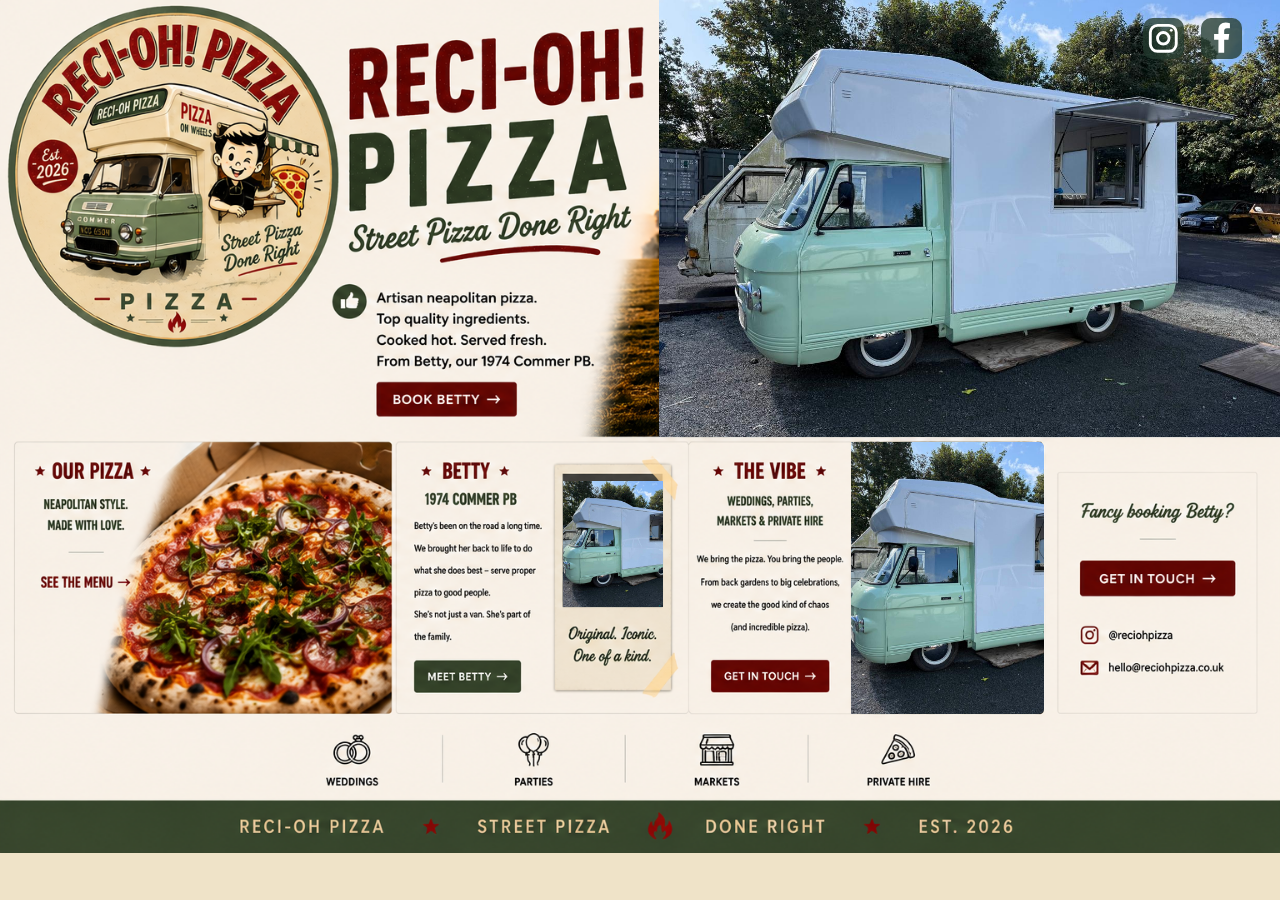
==== index.html @ 0ed638cc "Replace homepage placeholder van photos with real Betty photograph" ====
<!DOCTYPE html>
<html lang="en">
<head>
<meta charset="UTF-8">
<meta name="viewport" content="width=device-width, initial-scale=1.0">
<title>Reci-Oh Pizza</title>
<meta name="description" content="Reci-Oh Pizza - artisan Neapolitan pizza from Betty, our 1974 Commer PB van. Available for weddings, parties, markets and private hire.">

<style>
*{margin:0;padding:0;box-sizing:border-box}
body{background:#efe3c8;overflow-x:hidden}
.page{position:relative;width:100%;max-width:1920px;margin:0 auto}
.page img{width:100%;height:auto;display:block}
.hotspot{position:absolute;display:block;z-index:20}

/* Main Book Betty button */
.book-main{left:29.4%;top:44.7%;width:11.2%;height:4.4%}

/* See The Menu */
.menu-link{left:3%;top:68.2%;width:10.8%;height:4.2%}

/* Meet Betty */
.meet-betty{left:32.3%;top:78.2%;width:9%;height:4.1%}

/* Vibe Get In Touch */
.vibe-contact{left:55.5%;top:78.4%;width:9.3%;height:4.1%}

/* Main contact box button */
.main-contact{right:8.1%;top:65.5%;width:12.8%;height:5.4%}

/* Instagram top icon */
.instagram-top{right:7.5%;top:2.1%;width:3.2%;height:5.2%}

/* Facebook top icon */
.facebook-top{right:3%;top:2.1%;width:3.2%;height:5.2%}

/* Instagram in contact card */
.instagram-contact{right:9%;top:74.2%;width:13%;height:3.3%}

/* Email in contact card */
.email-contact{right:7.8%;top:78.5%;width:15%;height:3.3%}

/* Real photographs of Betty, placed over the original homepage artwork. */
.page .betty-photo{position:absolute;display:block;object-fit:cover;z-index:5}
.page .betty-hero{left:51.5%;top:0;width:48.5%;height:51.25%;object-position:50% 50%}
.page .betty-story{left:43.95%;top:56.35%;width:7.85%;height:14.8%;object-position:30% 50%}
.page .betty-vibe{left:66.5%;top:51.8%;width:15.1%;height:31.9%;object-position:28% 50%;border-radius:0 5px 5px 0}
.instagram-top,.facebook-top{color:#fff;background:#233a2ec4;border-radius:24%;padding:.25%;height:auto;aspect-ratio:1}
.hotspot svg{width:100%;height:100%;display:block}
.hotspot:focus-visible{outline:3px solid #cc3025;outline-offset:3px}
</style>
</head>

<body>
<main class="page">
  <img src="recioh-homepage.png" alt="Reci-Oh Pizza — Street Pizza Done Right. Authentic Neapolitan pizza from Betty, our 1974 Commer PB. Weddings, parties, markets and private hire.">
  <img class="betty-photo betty-hero" src="betty-real.jpg" alt="Betty, our real pastel green and white 1974 Commer PB pizza van, with her service hatch open" fetchpriority="high" decoding="async">
  <img class="betty-photo betty-story" src="betty-real.jpg" alt="Betty after her restoration" loading="lazy">
  <img class="betty-photo betty-vibe" src="betty-real.jpg" alt="Betty’s cab and open service hatch" loading="lazy">

  <a class="hotspot book-main" href="mailto:reciohpizza@gmail.com?subject=Booking%20Betty" aria-label="Book Betty"></a>
  <a class="hotspot menu-link" href="menu.html" aria-label="View menu"></a>
  <a class="hotspot meet-betty" href="meet-betty.html" aria-label="Meet Betty"></a>
  <a class="hotspot vibe-contact" href="mailto:reciohpizza@gmail.com?subject=Private%20Hire%20Booking" aria-label="Private hire booking"></a>
  <a class="hotspot main-contact" href="mailto:reciohpizza@gmail.com?subject=Booking%20Betty" aria-label="Get in touch"></a>

  <a class="hotspot instagram-top" href="https://www.instagram.com/reciohpizza/" target="_blank" rel="noopener" aria-label="Instagram"><svg viewBox="0 0 24 24" fill="none" stroke="currentColor" stroke-width="2" aria-hidden="true"><rect x="3" y="3" width="18" height="18" rx="5"/><circle cx="12" cy="12" r="4"/><circle cx="17.5" cy="6.5" r="1" fill="currentColor" stroke="none"/></svg></a>
  <a class="hotspot facebook-top" href="https://www.facebook.com/reciohpizza/" target="_blank" rel="noopener" aria-label="Facebook"><svg viewBox="0 0 24 24" fill="currentColor" aria-hidden="true"><path d="M14 22v-9h3l.5-4H14V7c0-1 .3-2 2-2h2V1.5C17 1.2 16 1 15 1c-3 0-5 2-5 5v3H7v4h3v9z"/></svg></a>

  <a class="hotspot instagram-contact" href="https://www.instagram.com/reciohpizza/" target="_blank" rel="noopener" aria-label="Instagram contact"></a>
  <a class="hotspot email-contact" href="mailto:reciohpizza@gmail.com?subject=Booking%20Betty" aria-label="Email Reci-Oh Pizza"></a>
</main>
</body>
</html>
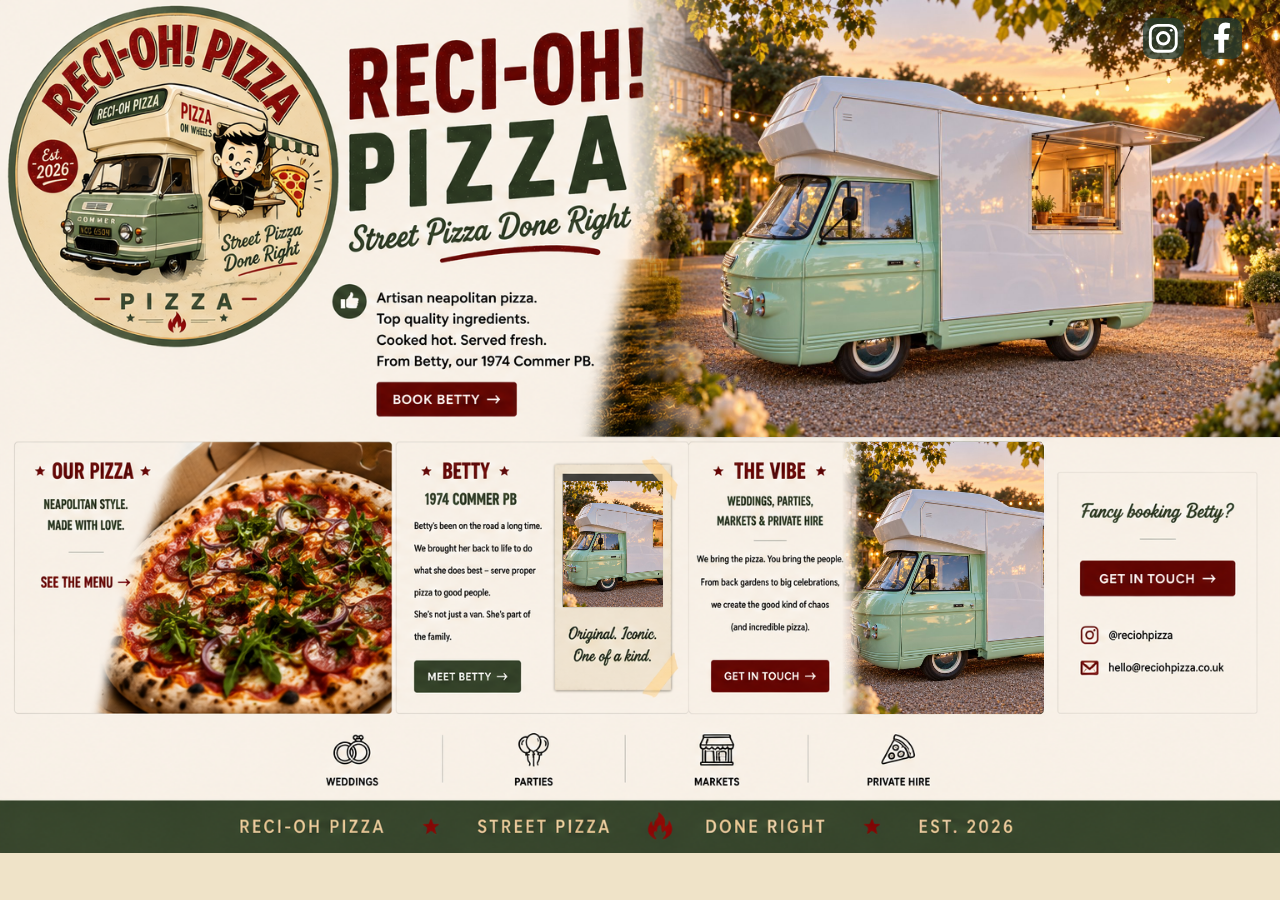
==== commit 95def766: "Blend Betty wedding scene into homepage imagery" ====
--- a/index.html
+++ b/index.html
@@ -42,9 +42,9 @@
 
 /* Real photographs of Betty, placed over the original homepage artwork. */
 .page .betty-photo{position:absolute;display:block;object-fit:cover;z-index:5}
-.page .betty-hero{left:51.5%;top:0;width:48.5%;height:51.25%;object-position:50% 50%}
+.page .betty-hero{left:49%;top:0;width:51%;height:51.25%;object-position:50% 50%;-webkit-mask-image:linear-gradient(to right,transparent 0%,#000 14%);mask-image:linear-gradient(to right,transparent 0%,#000 14%)}
 .page .betty-story{left:43.95%;top:56.35%;width:7.85%;height:14.8%;object-position:30% 50%}
-.page .betty-vibe{left:66.5%;top:51.8%;width:15.1%;height:31.9%;object-position:28% 50%;border-radius:0 5px 5px 0}
+.page .betty-vibe{left:65.8%;top:51.8%;width:15.8%;height:31.9%;object-position:25% 50%;border-radius:0 5px 5px 0;-webkit-mask-image:linear-gradient(to right,transparent,#000 15%);mask-image:linear-gradient(to right,transparent,#000 15%)}
 .instagram-top,.facebook-top{color:#fff;background:#233a2ec4;border-radius:24%;padding:.25%;height:auto;aspect-ratio:1}
 .hotspot svg{width:100%;height:100%;display:block}
 .hotspot:focus-visible{outline:3px solid #cc3025;outline-offset:3px}
@@ -54,9 +54,9 @@
 <body>
 <main class="page">
   <img src="recioh-homepage.png" alt="Reci-Oh Pizza — Street Pizza Done Right. Authentic Neapolitan pizza from Betty, our 1974 Commer PB. Weddings, parties, markets and private hire.">
-  <img class="betty-photo betty-hero" src="betty-real.jpg" alt="Betty, our real pastel green and white 1974 Commer PB pizza van, with her service hatch open" fetchpriority="high" decoding="async">
-  <img class="betty-photo betty-story" src="betty-real.jpg" alt="Betty after her restoration" loading="lazy">
-  <img class="betty-photo betty-vibe" src="betty-real.jpg" alt="Betty’s cab and open service hatch" loading="lazy">
+  <img class="betty-photo betty-hero" src="betty-wedding.jpg" alt="Illustrative wedding setting featuring Betty, our pastel green and white 1974 Commer PB pizza van" fetchpriority="high" decoding="async">
+  <img class="betty-photo betty-story" src="betty-wedding.jpg" alt="Betty after her restoration" loading="lazy">
+  <img class="betty-photo betty-vibe" src="betty-wedding.jpg" alt="Betty in an illustrative countryside wedding setting" loading="lazy">
 
   <a class="hotspot book-main" href="mailto:reciohpizza@gmail.com?subject=Booking%20Betty" aria-label="Book Betty"></a>
   <a class="hotspot menu-link" href="menu.html" aria-label="View menu"></a>
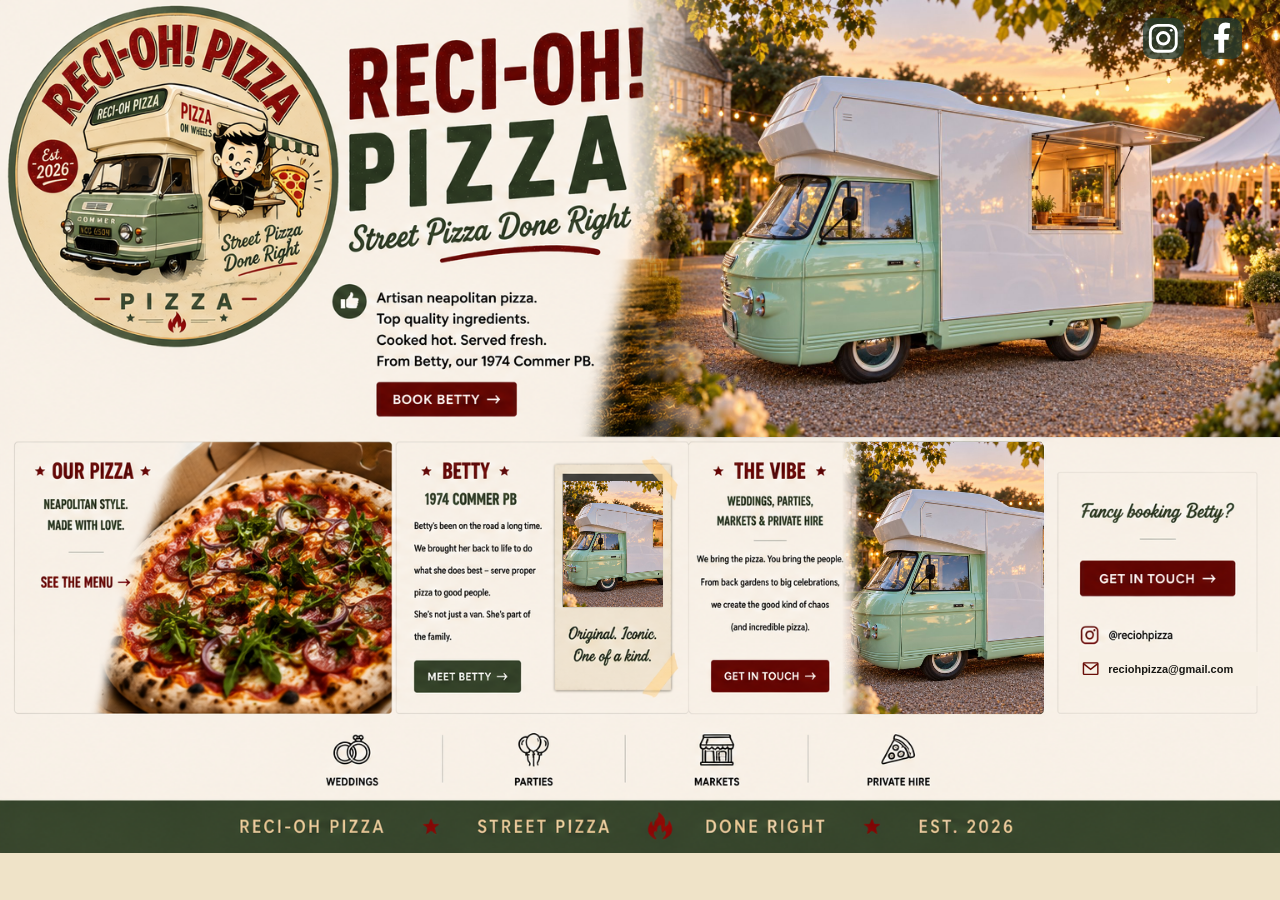
==== commit 54ed072b: "Correct visible homepage contact email to reciohpizza@gmail.com" ====
--- a/index.html
+++ b/index.html
@@ -48,6 +48,9 @@
 .instagram-top,.facebook-top{color:#fff;background:#233a2ec4;border-radius:24%;padding:.25%;height:auto;aspect-ratio:1}
 .hotspot svg{width:100%;height:100%;display:block}
 .hotspot:focus-visible{outline:3px solid #cc3025;outline-offset:3px}
+/* Visible contact details replace the outdated address baked into the artwork. */
+.email-contact{left:84.3%;right:auto;top:76.4%;width:14%;height:4%;background:#f7f0e5;display:flex;align-items:center;gap:5%;padding:0 .25%;color:#171713;text-decoration:none;font-family:Arial,sans-serif;font-size:clamp(5px,.86vw,16.5px);font-weight:600;white-space:nowrap}
+.email-contact svg{width:10%;height:auto;flex-shrink:0;color:#690d07}
 </style>
 </head>
 
@@ -68,7 +71,7 @@
   <a class="hotspot facebook-top" href="https://www.facebook.com/reciohpizza/" target="_blank" rel="noopener" aria-label="Facebook"><svg viewBox="0 0 24 24" fill="currentColor" aria-hidden="true"><path d="M14 22v-9h3l.5-4H14V7c0-1 .3-2 2-2h2V1.5C17 1.2 16 1 15 1c-3 0-5 2-5 5v3H7v4h3v9z"/></svg></a>
 
   <a class="hotspot instagram-contact" href="https://www.instagram.com/reciohpizza/" target="_blank" rel="noopener" aria-label="Instagram contact"></a>
-  <a class="hotspot email-contact" href="mailto:reciohpizza@gmail.com?subject=Booking%20Betty" aria-label="Email Reci-Oh Pizza"></a>
+  <a class="hotspot email-contact" href="mailto:reciohpizza@gmail.com?subject=Booking%20Betty" aria-label="Email reciohpizza@gmail.com"><svg viewBox="0 0 24 24" fill="none" stroke="currentColor" stroke-width="2" aria-hidden="true"><rect x="2" y="4" width="20" height="16" rx="1"/><path d="m2 5 10 8L22 5"/></svg><span>reciohpizza@gmail.com</span></a>
 </main>
 </body>
 </html>
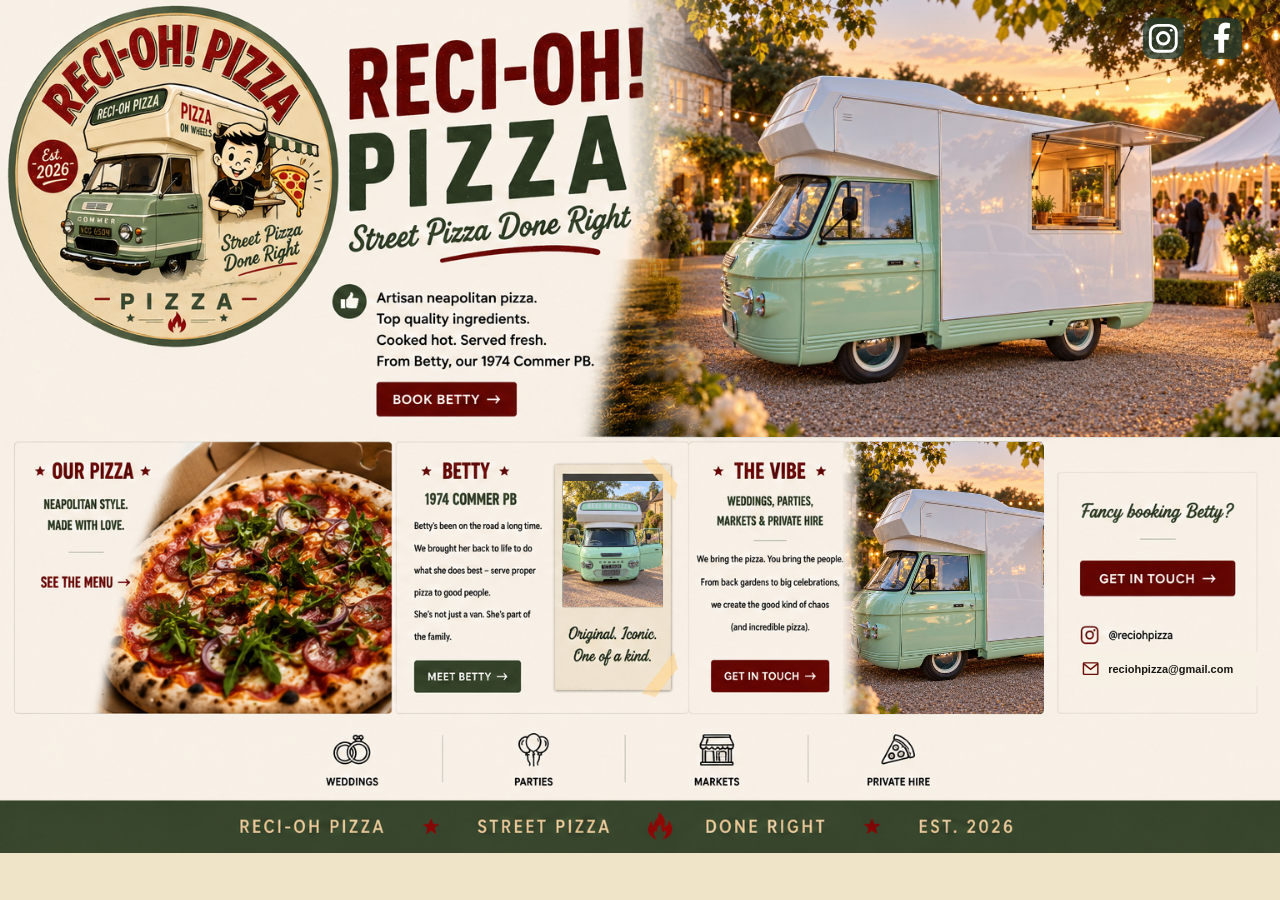
==== commit 02d3a0c6: "Use corrected front-view Betty image in homepage story panel" ====
--- a/index.html
+++ b/index.html
@@ -43,7 +43,7 @@
 /* Real photographs of Betty, placed over the original homepage artwork. */
 .page .betty-photo{position:absolute;display:block;object-fit:cover;z-index:5}
 .page .betty-hero{left:49%;top:0;width:51%;height:51.25%;object-position:50% 50%;-webkit-mask-image:linear-gradient(to right,transparent 0%,#000 14%);mask-image:linear-gradient(to right,transparent 0%,#000 14%)}
-.page .betty-story{left:43.95%;top:56.35%;width:7.85%;height:14.8%;object-position:30% 50%}
+.page .betty-story{left:43.95%;top:56.35%;width:7.85%;height:14.8%;object-position:50% 50%}
 .page .betty-vibe{left:65.8%;top:51.8%;width:15.8%;height:31.9%;object-position:25% 50%;border-radius:0 5px 5px 0;-webkit-mask-image:linear-gradient(to right,transparent,#000 15%);mask-image:linear-gradient(to right,transparent,#000 15%)}
 .instagram-top,.facebook-top{color:#fff;background:#233a2ec4;border-radius:24%;padding:.25%;height:auto;aspect-ratio:1}
 .hotspot svg{width:100%;height:100%;display:block}
@@ -58,7 +58,7 @@
 <main class="page">
   <img src="recioh-homepage.png" alt="Reci-Oh Pizza — Street Pizza Done Right. Authentic Neapolitan pizza from Betty, our 1974 Commer PB. Weddings, parties, markets and private hire.">
   <img class="betty-photo betty-hero" src="betty-wedding.jpg" alt="Illustrative wedding setting featuring Betty, our pastel green and white 1974 Commer PB pizza van" fetchpriority="high" decoding="async">
-  <img class="betty-photo betty-story" src="betty-wedding.jpg" alt="Betty after her restoration" loading="lazy">
+  <img class="betty-photo betty-story" src="betty-front-garden.jpg" alt="Front view of Betty with an illustrative country-house garden background" loading="lazy">
   <img class="betty-photo betty-vibe" src="betty-wedding.jpg" alt="Betty in an illustrative countryside wedding setting" loading="lazy">
 
   <a class="hotspot book-main" href="mailto:reciohpizza@gmail.com?subject=Booking%20Betty" aria-label="Book Betty"></a>
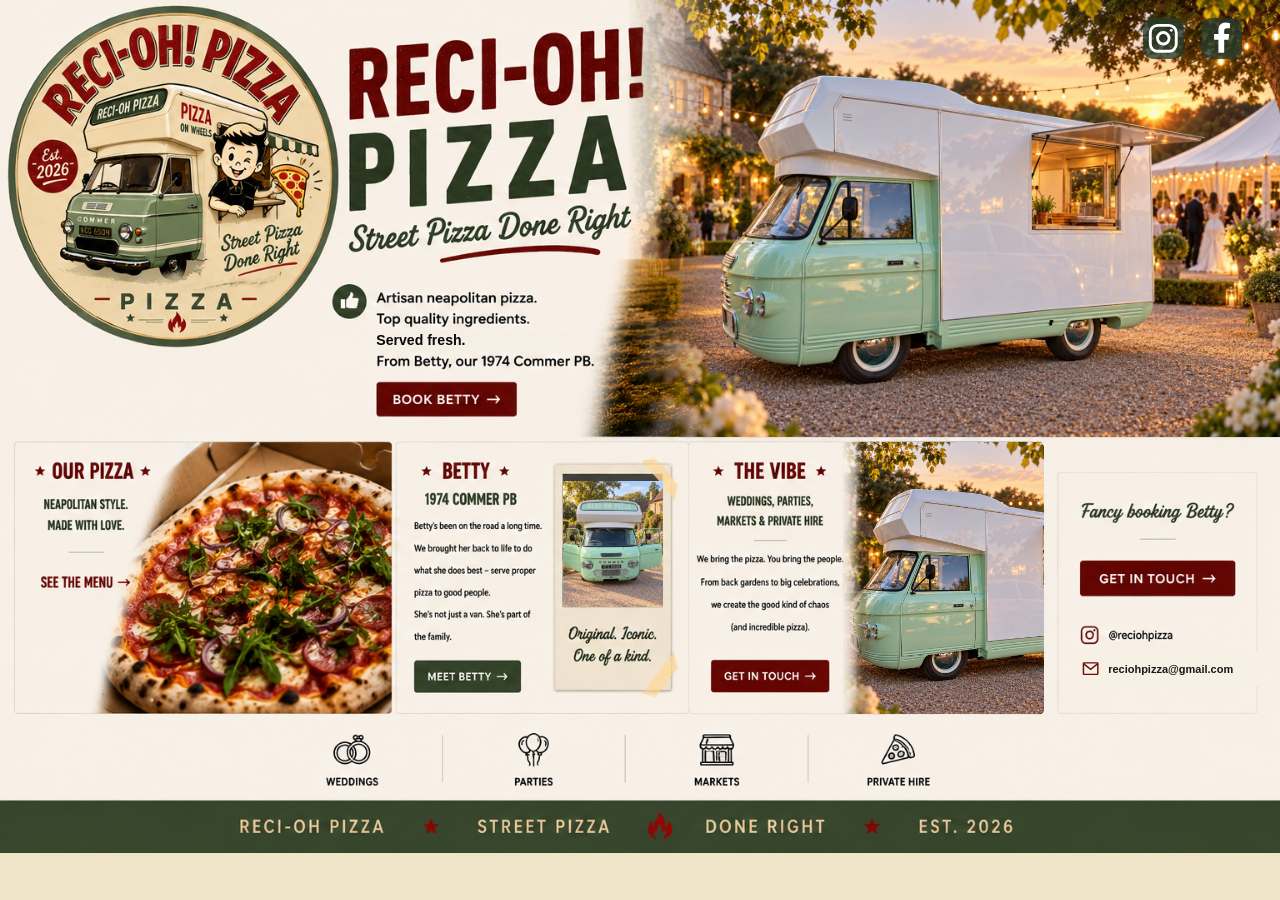
==== commit 886b214f: "Replace cooked hot wording with served fresh on desktop and mobile" ====
--- a/index.html
+++ b/index.html
@@ -51,7 +51,9 @@
 /* Visible contact details replace the outdated address baked into the artwork. */
 .email-contact{left:84.3%;right:auto;top:76.4%;width:14%;height:4%;background:#f7f0e5;display:flex;align-items:center;gap:5%;padding:0 .25%;color:#171713;text-decoration:none;font-family:Arial,sans-serif;font-size:clamp(5px,.86vw,16.5px);font-weight:600;white-space:nowrap}
 .email-contact svg{width:10%;height:auto;flex-shrink:0;color:#690d07}
+.page .fresh-copy{position:absolute;z-index:6;left:29.4%;top:38.8%;width:15%;height:2.4%;background:#f5efe5;color:#080808;font-family:Arial,sans-serif;font-size:min(1.1vw,21.12px);font-weight:600;line-height:1.4;white-space:nowrap}
 </style>
+<link rel="stylesheet" href="mobile.css">
 </head>
 
 <body>
@@ -61,6 +63,7 @@
   <img class="betty-photo betty-story" src="betty-front-garden.jpg" alt="Front view of Betty with an illustrative country-house garden background" loading="lazy">
   <img class="betty-photo betty-vibe" src="betty-wedding.jpg" alt="Betty in an illustrative countryside wedding setting" loading="lazy">
 
+  <p class="fresh-copy">Served fresh.</p>
   <a class="hotspot book-main" href="mailto:reciohpizza@gmail.com?subject=Booking%20Betty" aria-label="Book Betty"></a>
   <a class="hotspot menu-link" href="menu.html" aria-label="View menu"></a>
   <a class="hotspot meet-betty" href="meet-betty.html" aria-label="Meet Betty"></a>
@@ -73,5 +76,6 @@
   <a class="hotspot instagram-contact" href="https://www.instagram.com/reciohpizza/" target="_blank" rel="noopener" aria-label="Instagram contact"></a>
   <a class="hotspot email-contact" href="mailto:reciohpizza@gmail.com?subject=Booking%20Betty" aria-label="Email reciohpizza@gmail.com"><svg viewBox="0 0 24 24" fill="none" stroke="currentColor" stroke-width="2" aria-hidden="true"><rect x="2" y="4" width="20" height="16" rx="1"/><path d="m2 5 10 8L22 5"/></svg><span>reciohpizza@gmail.com</span></a>
 </main>
+<div class="mobile-site"><header class="top"><a class="brand" href="#">RECI-OH! PIZZA<small>STREET PIZZA DONE RIGHT</small></a><a href="mailto:reciohpizza@gmail.com?subject=Booking%20Betty">Book Betty ↗</a></header><nav class="nav" aria-label="Main navigation"><a href="menu.html">Our menu</a><a href="meet-betty.html">Meet Betty</a><a href="#contact">Get in touch</a></nav><main><section class="hero"><div class="logo" role="img" aria-label="Reci-Oh Pizza logo"></div><div class="eyebrow">FROM BETTY, OUR 1974 COMMER PB</div><h1>RECI-OH! <span>PIZZA</span></h1><div class="tagline">Street Pizza Done Right</div><p>Authentic Neapolitan pizza.<br/>Top quality ingredients.<br/>Served fresh.</p><div class="buttons"><a class="button" href="menu.html">See the menu →</a><a class="button outline" href="mailto:reciohpizza@gmail.com?subject=Booking%20Betty">Book Betty →</a></div><div class="photo"><img src="betty-wedding.jpg" alt="Illustrative wedding setting featuring Betty" fetchpriority="high"></div></section><div class="occasions"><div><span aria-hidden="true">♧</span>WEDDINGS</div><div><span aria-hidden="true">✶</span>PARTIES</div><div><span aria-hidden="true">▤</span>MARKETS</div><div><span aria-hidden="true">♡</span>PRIVATE HIRE</div></div><section class="details" id="mobile-details"><article class="card"><div class="eyebrow">MADE WITH LOVE</div><h2>★ OUR PIZZA ★</h2><p>Neapolitan style. Proper ingredients. Freshly made pizza that’s worth gathering around.</p><a class="button" href="menu.html">Explore the menu →</a></article><article class="card story"><div class="eyebrow">ORIGINAL. ICONIC. ONE OF A KIND.</div><h2>★ MEET BETTY ★</h2><p>Our 1974 Commer PB has been on the road a long time. We brought her back to life to serve proper pizza to good people.</p><img src="betty-front-garden.jpg" alt="Betty with an illustrative country-house garden background" loading="lazy"><a class="button outline" href="meet-betty.html">Read Betty’s story →</a></article><article class="card green"><h2>★ BRING THE GOOD VIBES ★</h2><p>From back gardens to big celebrations — weddings, parties, markets and private hire. We bring the pizza. You bring the people.</p><a class="button" href="mailto:reciohpizza@gmail.com?subject=Private%20Hire%20Booking">Let’s plan your event →</a></article></section><section class="contact" id="contact"><h2>Fancy booking Betty?</h2><p>Tell us your date, location and what you’re planning.</p><a class="button" href="mailto:reciohpizza@gmail.com?subject=Booking%20Betty">Get in touch →</a><a class="email" href="mailto:reciohpizza@gmail.com">reciohpizza@gmail.com</a><div class="social"><a href="https://www.instagram.com/reciohpizza/">Instagram ↗</a><a href="https://www.facebook.com/reciohpizza/">Facebook ↗</a></div></section></main><footer>RECI-OH PIZZA ★ STREET PIZZA DONE RIGHT<br/>EST. 2026</footer></div>
 </body>
 </html>
--- a/mobile.css
+++ b/mobile.css
@@ -0,0 +1,6 @@
+@import url('https://fonts.googleapis.com/css2?family=Oswald:wght@600;700&display=swap');
+.mobile-site{display:none}
+.mobile-site *{box-sizing:border-box}.mobile-site{scroll-behavior:smooth}.mobile-site{margin:0;background:#f7f0e4;color:#213c29;font-family:Arial,sans-serif;line-height:1.6}.mobile-site a{color:inherit}.mobile-site .top{padding:15px 20px 10px;display:flex;align-items:center;justify-content:space-between;border-bottom:1px solid #dcd8c9}.mobile-site .brand{font-family:'Oswald',Impact,'Arial Narrow',sans-serif;color:#860d09;font-size:24px;letter-spacing:.5px;text-decoration:none;line-height:1.1}.mobile-site .brand small{display:block;font-family:Arial,sans-serif;color:#365035;font-size:9px;letter-spacing:1.8px;margin-top:6px}.mobile-site .top>a:last-child{background:#850c08;color:white;padding:10px 15px;text-decoration:none;border-radius:4px;font-weight:bold;font-size:12px;min-height:44px}.mobile-site .nav{display:flex;justify-content:center;gap:30px;padding:10px 15px;font-size:12px;font-weight:bold}.mobile-site .nav a{text-decoration:none;min-height:28px}.mobile-site .hero{text-align:center;overflow:hidden}.mobile-site .logo{width:88px;height:88px;border-radius:50%;margin:8px auto 12px;background-image:url('recioh-homepage.png');background-size:375% auto;background-position:left top}.mobile-site .eyebrow{font-size:10px;font-weight:bold;letter-spacing:2px;color:#6c795a}.mobile-site .hero h1{font-family:'Oswald',Impact,'Arial Narrow',sans-serif;font-size:44px;line-height:1.1;color:#860d09;letter-spacing:1px;margin:10px 10px 0;font-weight:700}.mobile-site .hero h1 span{color:#263e29}.mobile-site .tagline{font-family:Georgia,serif;font-style:italic;font-weight:bold;font-size:22px;margin:10px 10px 16px}.mobile-site .hero p{font-size:14px;line-height:1.6;margin:0 25px 20px;color:#4d584a}.mobile-site .buttons{display:flex;gap:10px;margin:0 20px 20px}.mobile-site .button{display:flex;align-items:center;justify-content:center;min-height:48px;border-radius:4px;text-decoration:none;font-weight:bold;font-size:13px;padding:12px 17px;flex:1;background:#850c08;color:white}.mobile-site .button.outline{border:1px solid #4c6245;background:transparent;color:#2d482f}.mobile-site .photo{position:relative;margin-top:8px}.mobile-site .photo img{display:block;width:100%;aspect-ratio:1.4;object-fit:cover}.mobile-site .photo:before{content:'';position:absolute;inset:0 0 auto;height:35px;background:linear-gradient(#f7f0e4,transparent)}.mobile-site .photo:after{content:'';position:absolute;inset:auto 0 0;height:35px;background:linear-gradient(transparent,#f7f0e4)}.mobile-site .occasions{display:grid;grid-template-columns:repeat(4,1fr);gap:4px;padding:18px 14px 25px;text-align:center;font-size:9px;font-weight:bold;letter-spacing:.3px}.mobile-site .occasions span{font-size:22px;display:block;margin-bottom:5px}.mobile-site .details{padding:0 20px 24px;scroll-margin-top:12px}.mobile-site .card{border:1px solid #d9d2bf;border-radius:8px;padding:24px 22px;margin-bottom:18px;background:#fffbf3}.mobile-site .card h2{font-family:'Oswald',Impact,'Arial Narrow',sans-serif;font-weight:400;letter-spacing:.7px;font-size:27px;margin:0 0 10px;color:#850c08}.mobile-site .card p{font-size:14px;color:#4c5547;margin:0 0 19px}.mobile-site .card .button{flex:none;width:100%}.mobile-site .story img{width:100%;aspect-ratio:1;object-fit:cover;display:block;border-radius:4px;margin:16px 0}.mobile-site .green{background:#324930;color:#fff;border:0}.mobile-site .green h2{color:#f0d9a2}.mobile-site .green p{color:#e0e8d6}.mobile-site .green .button{background:#f7f0e4;color:#2c432c}.mobile-site .contact{text-align:center;padding:18px 22px 28px}.mobile-site .contact h2{font-family:Georgia,serif;font-size:25px;font-style:italic;margin:0 0 12px}.mobile-site .contact p{font-size:13px;margin-bottom:20px}.mobile-site .email{display:block;overflow-wrap:anywhere;margin:19px 0 10px;font-size:15px;font-weight:bold}.mobile-site .social{display:flex;justify-content:center;gap:20px;font-size:13px}.mobile-site .social a{padding:10px 4px}.mobile-site footer{background:#324930;color:#e7cca0;text-align:center;padding:23px 15px;font-size:11px;letter-spacing:1.2px}.mobile-site a:focus-visible{outline:3px solid #bb5c30;outline-offset:3px}
+
+@media(max-width:800px){.page{display:none}.mobile-site{display:block}body{background:#f7f0e4}}
+.mobile-site .top{gap:10px}.mobile-site .top>a:last-child{white-space:nowrap;padding:10px 12px}.mobile-site .buttons .button{white-space:nowrap;padding:12px 9px}.mobile-site .brand{font-size:clamp(19px,5.5vw,24px)}
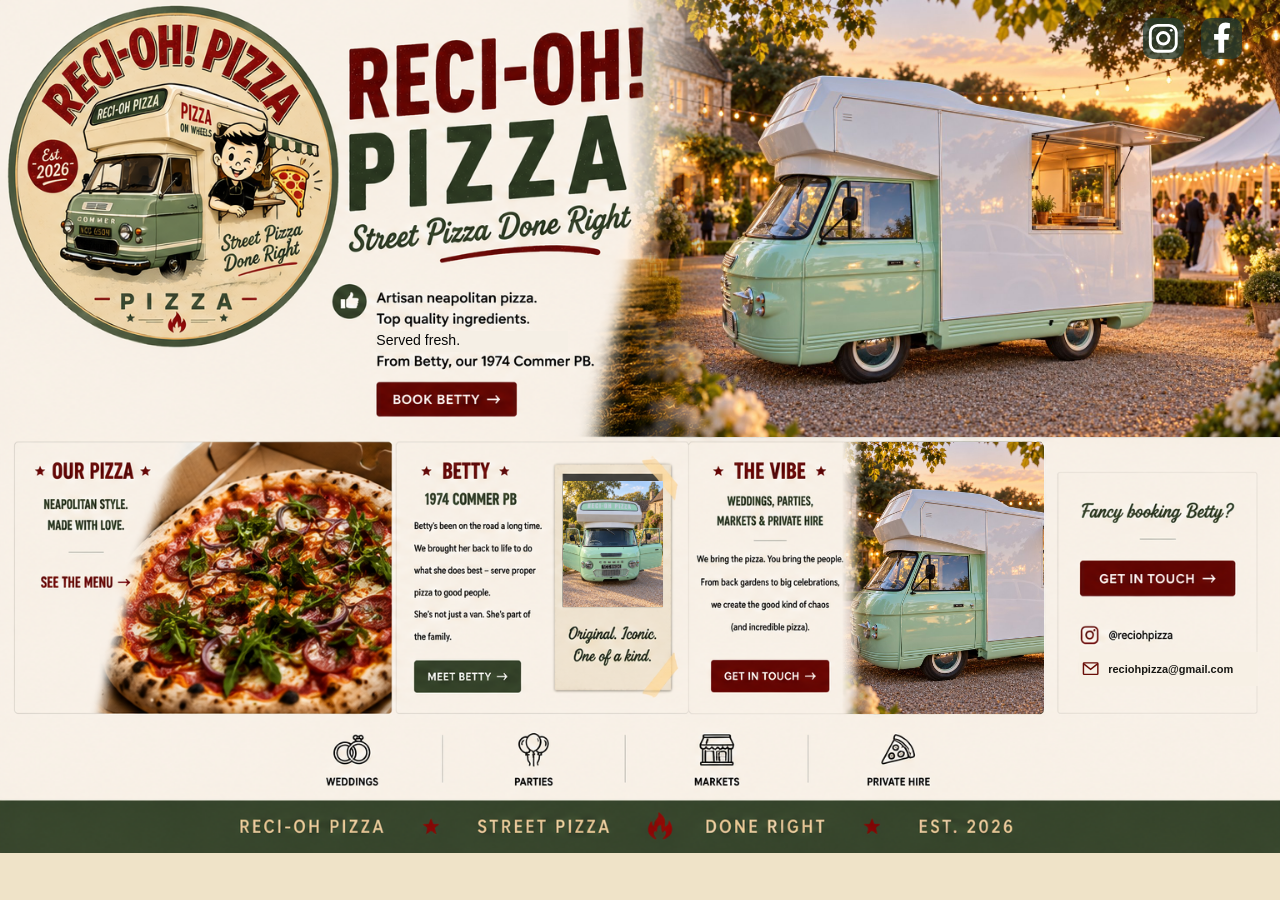
==== commit debbbdeb: "Use normal font weight for served fresh text" ====
--- a/index.html
+++ b/index.html
@@ -51,7 +51,7 @@
 /* Visible contact details replace the outdated address baked into the artwork. */
 .email-contact{left:84.3%;right:auto;top:76.4%;width:14%;height:4%;background:#f7f0e5;display:flex;align-items:center;gap:5%;padding:0 .25%;color:#171713;text-decoration:none;font-family:Arial,sans-serif;font-size:clamp(5px,.86vw,16.5px);font-weight:600;white-space:nowrap}
 .email-contact svg{width:10%;height:auto;flex-shrink:0;color:#690d07}
-.page .fresh-copy{position:absolute;z-index:6;left:29.4%;top:38.8%;width:15%;height:2.4%;background:#f5efe5;color:#080808;font-family:Arial,sans-serif;font-size:min(1.1vw,21.12px);font-weight:600;line-height:1.4;white-space:nowrap}
+.page .fresh-copy{position:absolute;z-index:6;left:29.4%;top:38.8%;width:15%;height:2.4%;background:#f5efe5;color:#080808;font-family:Arial,sans-serif;font-size:min(1.1vw,21.12px);font-weight:400;line-height:1.4;white-space:nowrap}
 </style>
 <link rel="stylesheet" href="mobile.css">
 </head>
@@ -76,6 +76,6 @@
   <a class="hotspot instagram-contact" href="https://www.instagram.com/reciohpizza/" target="_blank" rel="noopener" aria-label="Instagram contact"></a>
   <a class="hotspot email-contact" href="mailto:reciohpizza@gmail.com?subject=Booking%20Betty" aria-label="Email reciohpizza@gmail.com"><svg viewBox="0 0 24 24" fill="none" stroke="currentColor" stroke-width="2" aria-hidden="true"><rect x="2" y="4" width="20" height="16" rx="1"/><path d="m2 5 10 8L22 5"/></svg><span>reciohpizza@gmail.com</span></a>
 </main>
-<div class="mobile-site"><header class="top"><a class="brand" href="#">RECI-OH! PIZZA<small>STREET PIZZA DONE RIGHT</small></a><a href="mailto:reciohpizza@gmail.com?subject=Booking%20Betty">Book Betty ↗</a></header><nav class="nav" aria-label="Main navigation"><a href="menu.html">Our menu</a><a href="meet-betty.html">Meet Betty</a><a href="#contact">Get in touch</a></nav><main><section class="hero"><div class="logo" role="img" aria-label="Reci-Oh Pizza logo"></div><div class="eyebrow">FROM BETTY, OUR 1974 COMMER PB</div><h1>RECI-OH! <span>PIZZA</span></h1><div class="tagline">Street Pizza Done Right</div><p>Authentic Neapolitan pizza.<br/>Top quality ingredients.<br/>Served fresh.</p><div class="buttons"><a class="button" href="menu.html">See the menu →</a><a class="button outline" href="mailto:reciohpizza@gmail.com?subject=Booking%20Betty">Book Betty →</a></div><div class="photo"><img src="betty-wedding.jpg" alt="Illustrative wedding setting featuring Betty" fetchpriority="high"></div></section><div class="occasions"><div><span aria-hidden="true">♧</span>WEDDINGS</div><div><span aria-hidden="true">✶</span>PARTIES</div><div><span aria-hidden="true">▤</span>MARKETS</div><div><span aria-hidden="true">♡</span>PRIVATE HIRE</div></div><section class="details" id="mobile-details"><article class="card"><div class="eyebrow">MADE WITH LOVE</div><h2>★ OUR PIZZA ★</h2><p>Neapolitan style. Proper ingredients. Freshly made pizza that’s worth gathering around.</p><a class="button" href="menu.html">Explore the menu →</a></article><article class="card story"><div class="eyebrow">ORIGINAL. ICONIC. ONE OF A KIND.</div><h2>★ MEET BETTY ★</h2><p>Our 1974 Commer PB has been on the road a long time. We brought her back to life to serve proper pizza to good people.</p><img src="betty-front-garden.jpg" alt="Betty with an illustrative country-house garden background" loading="lazy"><a class="button outline" href="meet-betty.html">Read Betty’s story →</a></article><article class="card green"><h2>★ BRING THE GOOD VIBES ★</h2><p>From back gardens to big celebrations — weddings, parties, markets and private hire. We bring the pizza. You bring the people.</p><a class="button" href="mailto:reciohpizza@gmail.com?subject=Private%20Hire%20Booking">Let’s plan your event →</a></article></section><section class="contact" id="contact"><h2>Fancy booking Betty?</h2><p>Tell us your date, location and what you’re planning.</p><a class="button" href="mailto:reciohpizza@gmail.com?subject=Booking%20Betty">Get in touch →</a><a class="email" href="mailto:reciohpizza@gmail.com">reciohpizza@gmail.com</a><div class="social"><a href="https://www.instagram.com/reciohpizza/">Instagram ↗</a><a href="https://www.facebook.com/reciohpizza/">Facebook ↗</a></div></section></main><footer>RECI-OH PIZZA ★ STREET PIZZA DONE RIGHT<br/>EST. 2026</footer></div>
+<div class="mobile-site"><header class="top"><a class="brand" href="#">RECI-OH! PIZZA<small>STREET PIZZA DONE RIGHT</small></a><a href="mailto:reciohpizza@gmail.com?subject=Booking%20Betty">Book Betty ↗</a></header><nav class="nav" aria-label="Main navigation"><a href="menu.html">Our menu</a><a href="meet-betty.html">Meet Betty</a><a href="#contact">Get in touch</a></nav><main><section class="hero"><div class="logo" role="img" aria-label="Reci-Oh Pizza logo"></div><div class="eyebrow">FROM BETTY, OUR 1974 COMMER PB</div><h1>RECI-OH! <span>PIZZA</span></h1><div class="tagline">Street Pizza Done Right</div><p>Authentic Neapolitan pizza.<br/>Top quality ingredients.<br/>Served fresh, with a whole lot of character.</p><div class="buttons"><a class="button" href="menu.html">See the menu →</a><a class="button outline" href="mailto:reciohpizza@gmail.com?subject=Booking%20Betty">Book Betty →</a></div><div class="photo"><img src="betty-wedding.jpg" alt="Illustrative wedding setting featuring Betty" fetchpriority="high"></div></section><div class="occasions"><div><span aria-hidden="true">♧</span>WEDDINGS</div><div><span aria-hidden="true">✶</span>PARTIES</div><div><span aria-hidden="true">▤</span>MARKETS</div><div><span aria-hidden="true">♡</span>PRIVATE HIRE</div></div><section class="details" id="mobile-details"><article class="card"><div class="eyebrow">MADE WITH LOVE</div><h2>★ OUR PIZZA ★</h2><p>Neapolitan style. Proper ingredients. Freshly made pizza that’s worth gathering around.</p><a class="button" href="menu.html">Explore the menu →</a></article><article class="card story"><div class="eyebrow">ORIGINAL. ICONIC. ONE OF A KIND.</div><h2>★ MEET BETTY ★</h2><p>Our 1974 Commer PB has been on the road a long time. We brought her back to life to serve proper pizza to good people.</p><img src="betty-front-garden.jpg" alt="Betty with an illustrative country-house garden background" loading="lazy"><a class="button outline" href="meet-betty.html">Read Betty’s story →</a></article><article class="card green"><h2>★ BRING THE GOOD VIBES ★</h2><p>From back gardens to big celebrations — weddings, parties, markets and private hire. We bring the pizza. You bring the people.</p><a class="button" href="mailto:reciohpizza@gmail.com?subject=Private%20Hire%20Booking">Let’s plan your event →</a></article></section><section class="contact" id="contact"><h2>Fancy booking Betty?</h2><p>Tell us your date, location and what you’re planning.</p><a class="button" href="mailto:reciohpizza@gmail.com?subject=Booking%20Betty">Get in touch →</a><a class="email" href="mailto:reciohpizza@gmail.com">reciohpizza@gmail.com</a><div class="social"><a href="https://www.instagram.com/reciohpizza/">Instagram ↗</a><a href="https://www.facebook.com/reciohpizza/">Facebook ↗</a></div></section></main><footer>RECI-OH PIZZA ★ STREET PIZZA DONE RIGHT<br/>EST. 2026</footer></div>
 </body>
 </html>
